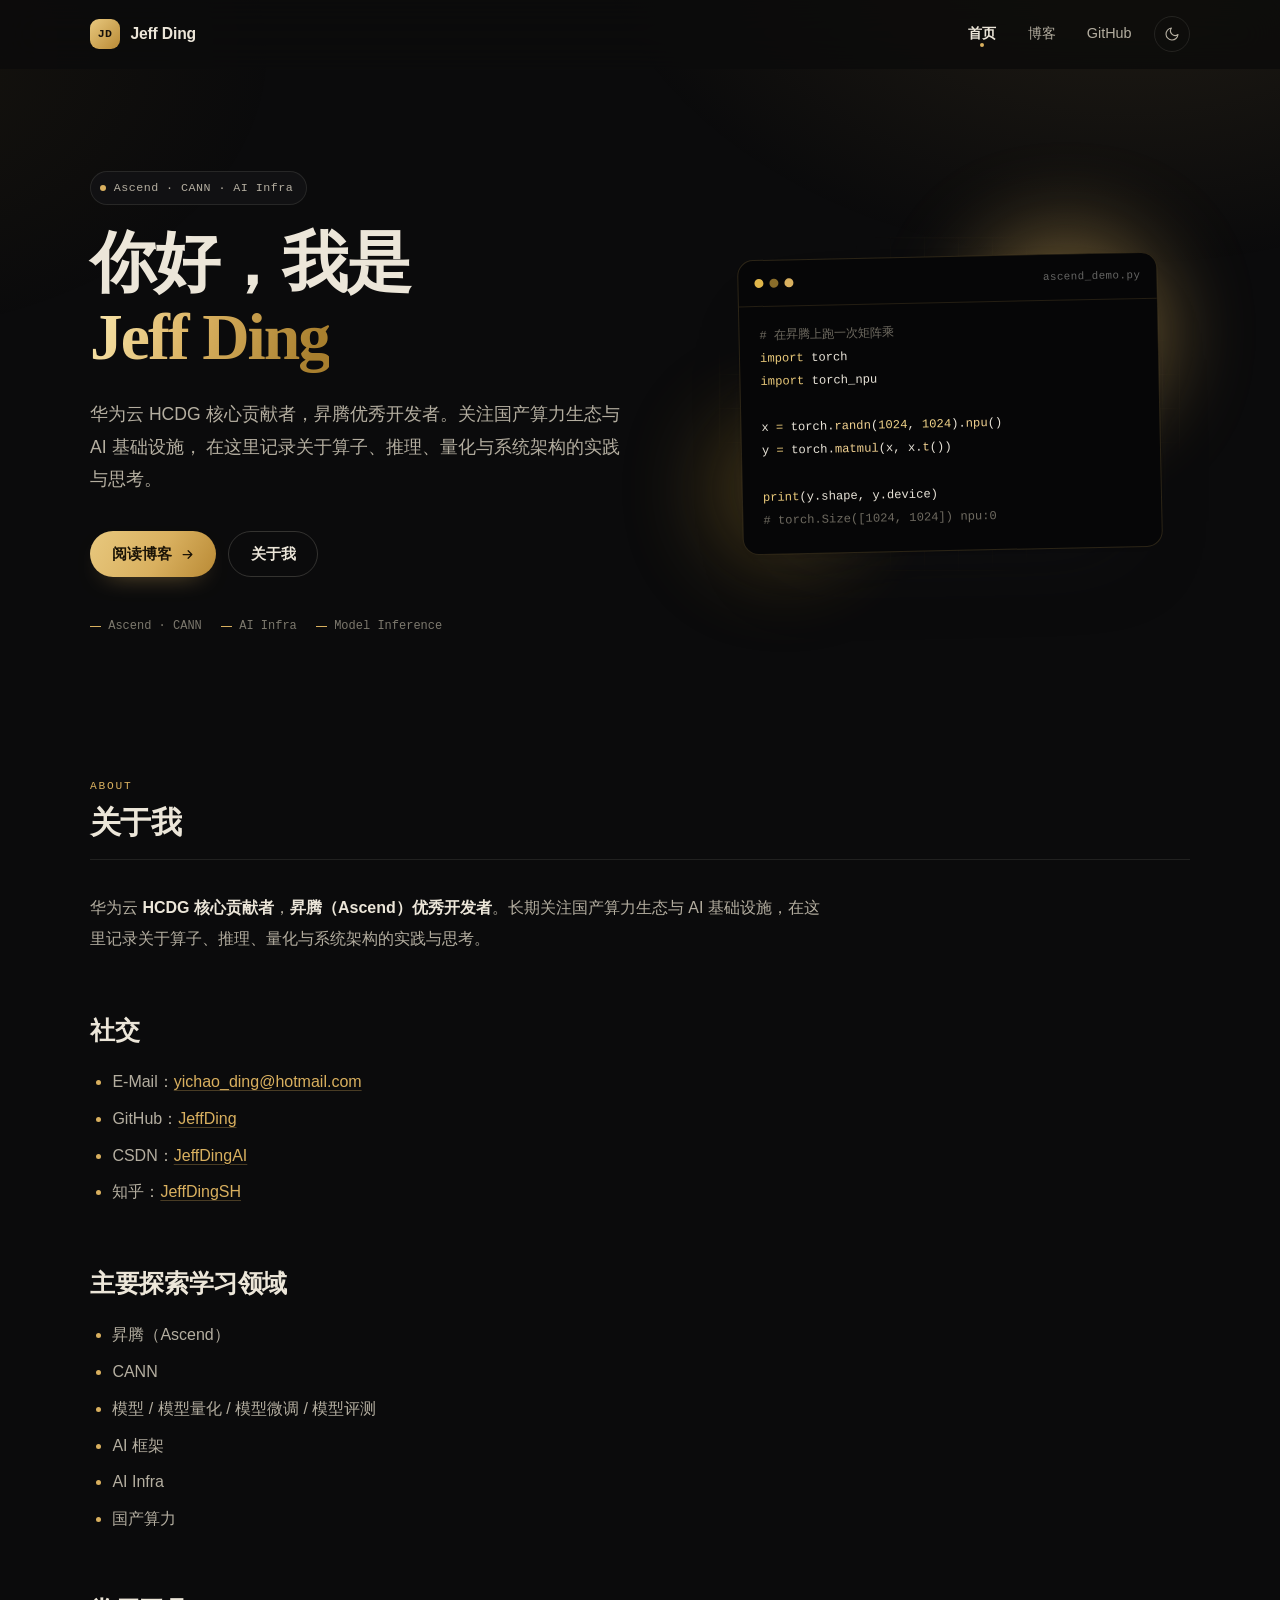
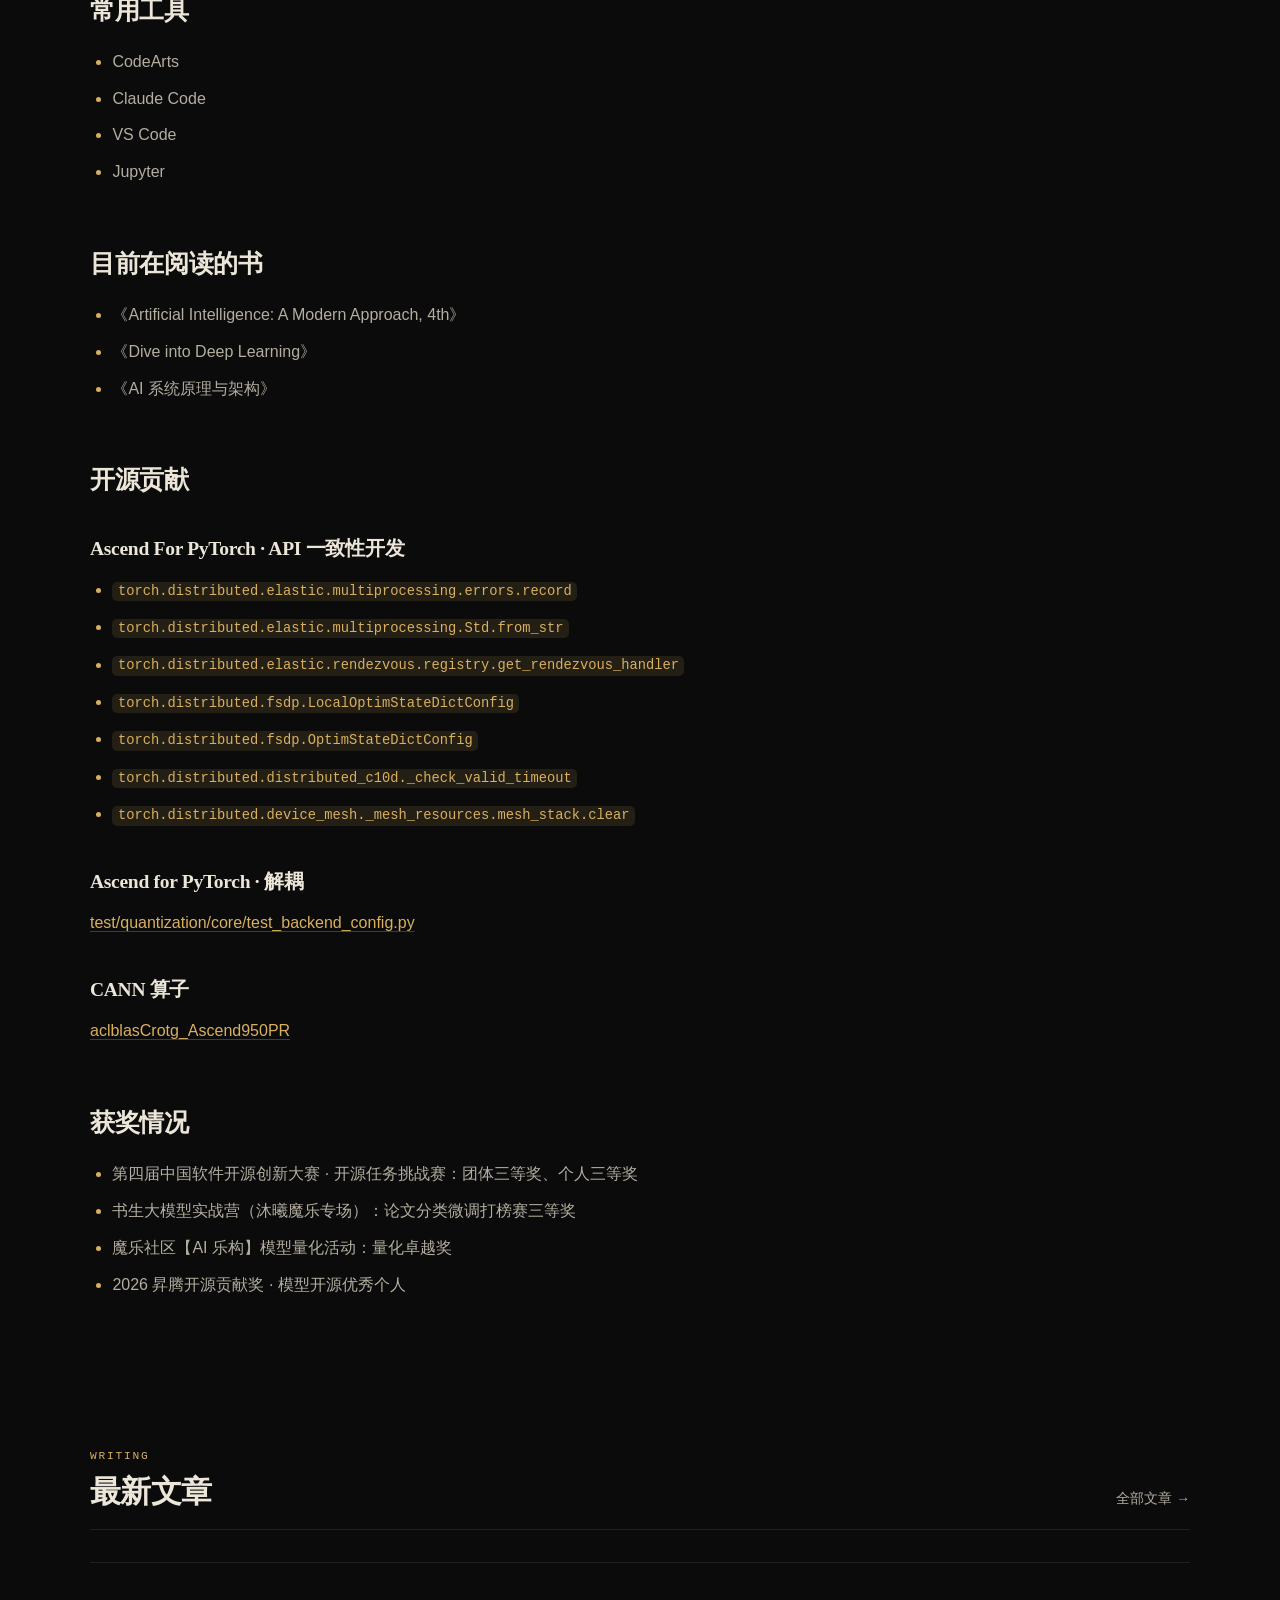
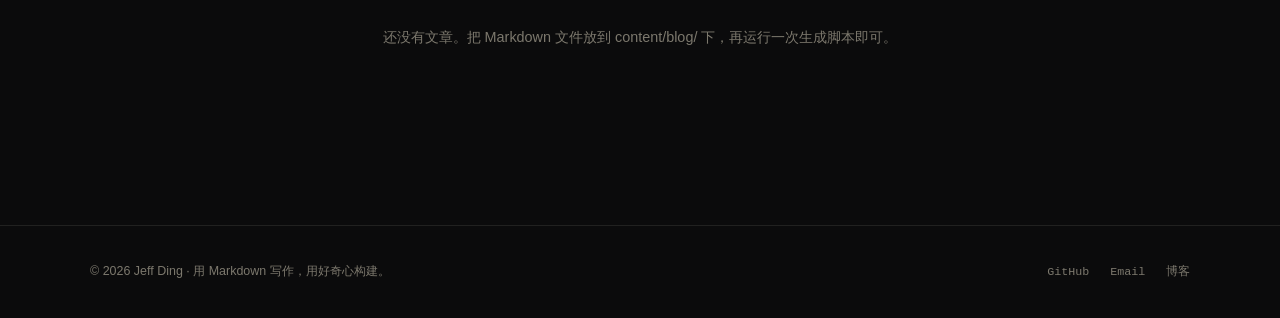
==== index.html @ ad51b4b0 "Initial commit: personal site with black-gold theme, empty blog" ====
<!DOCTYPE html>
<html lang="zh-CN" data-page="home">
<head>
  <meta charset="UTF-8">
  <meta name="viewport" content="width=device-width, initial-scale=1.0">
  <title>Jeff Ding · 个人主页</title>
  <meta name="description" content="Jeff Ding 的个人网站，记录 Ascend、CANN、AI Infra 与模型推理的学习与实践。">
  <meta name="theme-color" content="#0b0b0c">
  <link rel="icon" href="data:image/svg+xml,%3Csvg xmlns='http://www.w3.org/2000/svg' viewBox='0 0 64 64'%3E%3Crect width='64' height='64' rx='14' fill='%23c7000b'/%3E%3Ctext x='32' y='44' font-size='28' font-family='monospace' font-weight='700' text-anchor='middle' fill='white'%3EJD%3C/text%3E%3C/svg%3E">
  <link rel="stylesheet" href="assets/css/style.css">
  <script>
    (function () {
      try {
        var saved = localStorage.getItem("theme");
        var theme = saved || (window.matchMedia("(prefers-color-scheme: dark)").matches ? "dark" : "light");
        document.documentElement.dataset.theme = theme;
      } catch (e) {}
    })();
  </script>
</head>
<body>
  <header class="site-header" id="site-header">
    <div class="wrap header-inner">
      <a class="brand" href="index.html" aria-label="返回首页">
        <span class="brand-mark">JD</span>
        <span class="brand-name">Jeff Ding</span>
      </a>

      <button class="nav-toggle" id="nav-toggle" aria-label="展开导航" aria-expanded="false">
        <span></span><span></span><span></span>
      </button>

      <nav class="nav" id="site-nav">
        <a href="index.html" class="active">首页</a>
        <a href="blog.html">博客</a>
        <a href="https://github.com/JeffDing" target="_blank" rel="noopener">GitHub</a>
        <button class="theme-toggle" id="theme-toggle" aria-label="切换深色模式" title="切换主题">
          <svg class="icon-moon" viewBox="0 0 24 24" fill="none" stroke="currentColor" stroke-width="1.7" stroke-linecap="round" stroke-linejoin="round" aria-hidden="true"><path d="M21 12.8A9 9 0 1 1 11.2 3a7 7 0 0 0 9.8 9.8Z"/></svg>
          <svg class="icon-sun" viewBox="0 0 24 24" fill="none" stroke="currentColor" stroke-width="1.7" stroke-linecap="round" stroke-linejoin="round" aria-hidden="true"><circle cx="12" cy="12" r="4"/><path d="M12 2v2M12 20v2M4.9 4.9l1.4 1.4M17.7 17.7l1.4 1.4M2 12h2M20 12h2M4.9 19.1l1.4-1.4M17.7 6.3l1.4-1.4"/></svg>
        </button>
      </nav>
    </div>
  </header>

  <main>
    <section class="wrap hero">
      <div class="hero-copy">
        <p class="eyebrow"><span class="dot"></span>Ascend · CANN · AI Infra</p>
        <h1>你好，我是<br><span class="grad">Jeff Ding</span></h1>
        <p class="hero-sub">
          华为云 HCDG 核心贡献者，昇腾优秀开发者。关注国产算力生态与 AI 基础设施，
          在这里记录关于算子、推理、量化与系统架构的实践与思考。
        </p>
        <div class="hero-actions">
          <a class="btn btn-primary" href="blog.html">
            阅读博客
            <svg viewBox="0 0 24 24" fill="none" stroke="currentColor" stroke-width="2" stroke-linecap="round" stroke-linejoin="round" aria-hidden="true"><path d="M5 12h14M13 6l6 6-6 6"/></svg>
          </a>
          <a class="btn btn-ghost" href="#about">关于我</a>
        </div>
        <ul class="hero-foot">
          <li>Ascend · CANN</li>
          <li>AI Infra</li>
          <li>Model Inference</li>
        </ul>
      </div>

      <div class="hero-visual" aria-hidden="true">
        <div class="orb orb-1"></div>
        <div class="orb orb-2"></div>
        <div class="code-card">
          <div class="code-bar"><i></i><i></i><i></i><em>ascend_demo.py</em></div>
          <pre><code><span class="tok-c"># 在昇腾上跑一次矩阵乘</span>
<span class="tok-k">import</span> torch
<span class="tok-k">import</span> torch_npu

x <span class="tok-k">=</span> torch.<span class="tok-f">randn</span>(<span class="tok-v">1024</span>, <span class="tok-v">1024</span>).<span class="tok-f">npu</span>()
y <span class="tok-k">=</span> torch.<span class="tok-f">matmul</span>(x, x.<span class="tok-f">t</span>())

<span class="tok-k">print</span>(y.shape, y.device)
<span class="tok-c"># torch.Size([1024, 1024]) npu:0</span></code></pre>
        </div>
      </div>
    </section>

    <section class="wrap section about reveal" id="about">
      <div class="section-head">
        <div>
          <span class="section-kicker">About</span>
          <h2>关于我</h2>
        </div>
      </div>
      <div class="prose" id="about-content">
        <p class="loading">正在加载个人介绍…</p>
      </div>
    </section>

    <section class="wrap section reveal">
      <div class="section-head">
        <div>
          <span class="section-kicker">Writing</span>
          <h2>最新文章</h2>
        </div>
        <a class="section-more" href="blog.html">全部文章 →</a>
      </div>
      <div class="post-list" id="latest-posts">
        <p class="loading">正在加载文章…</p>
      </div>
    </section>
  </main>

  <footer class="site-footer">
    <div class="wrap footer-inner">
      <span>© <span id="year"></span> Jeff Ding · 用 Markdown 写作，用好奇心构建。</span>
      <div class="footer-links">
        <a href="https://github.com/JeffDing" target="_blank" rel="noopener">GitHub</a>
        <a href="mailto:yichao_ding@hotmail.com">Email</a>
        <a href="blog.html">博客</a>
      </div>
    </div>
  </footer>

  <script src="assets/vendor/marked.min.js"></script>
  <script src="assets/vendor/highlight.min.js"></script>
  <script src="assets/js/app.js"></script>
</body>
</html>
---- assets/css/style.css ----
/* =========================================================
   Jeff Ding · Personal Site
   ========================================================= */

:root {
  --bg: #0b0b0c;
  --bg-soft: #101012;
  --surface: #151517;
  --surface-2: #1c1c1f;
  --text: #ece6d9;
  --text-soft: #b4aea0;
  --text-mute: #7c786d;
  --line: rgba(236, 230, 217, 0.1);
  --line-strong: rgba(236, 230, 217, 0.18);
  --accent: #d9b05f;
  --accent-hover: #f2d28c;
  --accent-soft: rgba(217, 176, 95, 0.12);
  --accent-line: rgba(217, 176, 95, 0.3);
  --code-bg: #060607;
  --code-text: #e8e3d8;
  --shadow-sm: 0 1px 2px rgba(22, 22, 26, 0.05);
  --shadow: 0 1px 2px rgba(22, 22, 26, 0.04), 0 18px 40px -24px rgba(22, 22, 26, 0.3);
  --shadow-lg: 0 2px 4px rgba(22, 22, 26, 0.04), 0 40px 80px -40px rgba(22, 22, 26, 0.35);
  --radius-sm: 10px;
  --radius: 18px;
  --radius-lg: 26px;
  --wrap: 1100px;
  --font-sans: -apple-system, BlinkMacSystemFont, "Segoe UI", "PingFang SC",
    "Hiragino Sans GB", "Microsoft YaHei", "Noto Sans SC", sans-serif;
  --font-serif: "Iowan Old Style", "Palatino Linotype", "Songti SC", "Noto Serif SC",
    Georgia, serif;
  --font-mono: "SFMono-Regular", "JetBrains Mono", "Cascadia Code", Consolas,
    "Liberation Mono", Menlo, monospace;
  --ease: cubic-bezier(0.22, 1, 0.36, 1);
}

[data-theme="dark"] {
  --bg: #040405;
  --bg-soft: #09090a;
  --surface: #0e0e10;
  --surface-2: #141416;
  --text: #f2ecdf;
  --text-soft: #c2bca9;
  --text-mute: #878276;
  --line: rgba(242, 236, 223, 0.1);
  --line-strong: rgba(242, 236, 223, 0.18);
  --accent: #e8c87e;
  --accent-hover: #f7dea4;
  --accent-soft: rgba(232, 200, 126, 0.12);
  --accent-line: rgba(232, 200, 126, 0.32);
  --code-bg: #020203;
  --code-text: #f0ead9;
  --shadow-sm: 0 1px 2px rgba(0, 0, 0, 0.4);
  --shadow: 0 1px 2px rgba(0, 0, 0, 0.3), 0 18px 40px -24px rgba(0, 0, 0, 0.7);
  --shadow-lg: 0 2px 4px rgba(0, 0, 0, 0.3), 0 40px 80px -40px rgba(0, 0, 0, 0.8);
}

/* ---------- Reset ---------- */

*,
*::before,
*::after {
  box-sizing: border-box;
}

html {
  scroll-behavior: smooth;
  -webkit-text-size-adjust: 100%;
}

body {
  margin: 0;
  min-height: 100vh;
  background: var(--bg);
  color: var(--text);
  font-family: var(--font-sans);
  font-size: 16px;
  line-height: 1.75;
  -webkit-font-smoothing: antialiased;
  text-rendering: optimizeLegibility;
  transition: background-color 0.35s var(--ease), color 0.35s var(--ease);
}

body::before {
  content: "";
  position: fixed;
  inset: 0;
  z-index: -1;
  pointer-events: none;
  background:
    radial-gradient(55rem 38rem at 88% -12%, var(--accent-soft), transparent 62%),
    radial-gradient(45rem 30rem at -12% 6%, rgba(180, 140, 50, 0.07), transparent 60%);
}

[data-theme="dark"] body::before {
  background:
    radial-gradient(55rem 38rem at 88% -12%, rgba(232, 200, 126, 0.12), transparent 62%),
    radial-gradient(45rem 30rem at -12% 6%, rgba(180, 140, 50, 0.08), transparent 60%);
}

img {
  max-width: 100%;
  height: auto;
}

a {
  color: inherit;
  text-decoration: none;
}

button {
  font: inherit;
  color: inherit;
  background: none;
  border: 0;
  cursor: pointer;
}

::selection {
  background: var(--accent);
  color: #1a1306;
}

.wrap {
  width: min(var(--wrap), calc(100% - 3rem));
  margin-inline: auto;
}

/* ---------- Header ---------- */

.site-header {
  position: sticky;
  top: 0;
  z-index: 50;
  backdrop-filter: saturate(180%) blur(18px);
  -webkit-backdrop-filter: saturate(180%) blur(18px);
  background: color-mix(in srgb, var(--bg) 82%, transparent);
  border-bottom: 1px solid transparent;
  transition: border-color 0.3s, background-color 0.3s;
}

.site-header.is-scrolled {
  border-bottom-color: var(--line);
}

.header-inner {
  display: flex;
  align-items: center;
  justify-content: space-between;
  gap: 1.5rem;
  height: 68px;
}

.brand {
  display: inline-flex;
  align-items: center;
  gap: 0.65rem;
  font-weight: 650;
  letter-spacing: -0.01em;
}

.brand-mark {
  display: grid;
  place-items: center;
  width: 30px;
  height: 30px;
  border-radius: 9px;
  background: linear-gradient(135deg, #e8c87e, #b98a35);
  color: #16110a;
  font-family: var(--font-mono);
  font-size: 0.72rem;
  font-weight: 700;
  letter-spacing: 0.02em;
  transition: transform 0.4s var(--ease), background-color 0.3s;
}

.brand:hover .brand-mark {
  transform: rotate(-8deg) scale(1.06);
  background: linear-gradient(135deg, #f5db9b, #d9b05f);
  color: #16110a;
}

.brand-name {
  font-size: 0.98rem;
}

.nav {
  display: flex;
  align-items: center;
  gap: 0.35rem;
}

.nav a,
.theme-toggle {
  position: relative;
  display: inline-flex;
  align-items: center;
  justify-content: center;
  height: 36px;
  padding: 0 0.8rem;
  border-radius: 999px;
  color: var(--text-soft);
  font-size: 0.9rem;
  transition: color 0.2s, background-color 0.2s;
}

.nav a:hover,
.theme-toggle:hover {
  color: var(--text);
  background: var(--surface-2);
}

.nav a.active {
  color: var(--text);
  font-weight: 600;
}

.nav a.active::after {
  content: "";
  position: absolute;
  bottom: 5px;
  left: 50%;
  width: 4px;
  height: 4px;
  border-radius: 50%;
  background: var(--accent);
  transform: translateX(-50%);
}

.theme-toggle {
  width: 36px;
  padding: 0;
  margin-left: 0.25rem;
  border: 1px solid var(--line);
}

.theme-toggle svg {
  width: 16px;
  height: 16px;
}

.theme-toggle .icon-sun {
  display: none;
}

[data-theme="dark"] .theme-toggle .icon-sun {
  display: block;
}

[data-theme="dark"] .theme-toggle .icon-moon {
  display: none;
}

.nav-toggle {
  display: none;
  width: 38px;
  height: 38px;
  border: 1px solid var(--line);
  border-radius: 10px;
  place-items: center;
}

.nav-toggle span {
  display: block;
  width: 16px;
  height: 1.5px;
  background: var(--text);
  border-radius: 2px;
  transition: transform 0.3s var(--ease), opacity 0.2s;
}

.nav-toggle span + span {
  margin-top: 4px;
}

/* ---------- Hero ---------- */

.hero {
  display: grid;
  grid-template-columns: minmax(0, 1.08fr) minmax(0, 0.92fr);
  align-items: center;
  gap: 3.5rem;
  padding-block: clamp(3.5rem, 8vw, 6.5rem) clamp(3rem, 6vw, 5rem);
}

.eyebrow {
  display: inline-flex;
  align-items: center;
  gap: 0.5rem;
  margin: 0 0 1.4rem;
  padding: 0.35rem 0.8rem 0.35rem 0.55rem;
  border: 1px solid var(--line);
  border-radius: 999px;
  background: color-mix(in srgb, var(--surface) 70%, transparent);
  color: var(--text-soft);
  font-family: var(--font-mono);
  font-size: 0.73rem;
  letter-spacing: 0.04em;
}

.eyebrow .dot {
  position: relative;
  width: 6px;
  height: 6px;
  border-radius: 50%;
  background: var(--accent);
}

.eyebrow .dot::after {
  content: "";
  position: absolute;
  inset: -4px;
  border-radius: 50%;
  border: 1px solid var(--accent);
  opacity: 0;
  animation: pulse 2.4s ease-out infinite;
}

@keyframes pulse {
  0% {
    opacity: 0.7;
    transform: scale(0.6);
  }
  70%,
  100% {
    opacity: 0;
    transform: scale(1.5);
  }
}

.hero h1 {
  margin: 0;
  font-family: var(--font-serif);
  font-size: clamp(2.6rem, 6vw, 4.1rem);
  font-weight: 600;
  line-height: 1.12;
  letter-spacing: -0.03em;
}

.hero h1 .grad {
  background: linear-gradient(110deg, #f7e3a8 5%, #d9b05f 45%, #a87f2e 92%);
  -webkit-background-clip: text;
  background-clip: text;
  color: transparent;
}

.hero-sub {
  max-width: 34rem;
  margin: 1.5rem 0 0;
  color: var(--text-soft);
  font-size: clamp(1rem, 1.4vw, 1.1rem);
  line-height: 1.85;
}

.hero-actions {
  display: flex;
  flex-wrap: wrap;
  gap: 0.75rem;
  margin-top: 2.2rem;
}

.btn {
  display: inline-flex;
  align-items: center;
  gap: 0.5rem;
  height: 46px;
  padding: 0 1.35rem;
  border-radius: 999px;
  font-size: 0.93rem;
  font-weight: 600;
  transition: transform 0.3s var(--ease), background-color 0.25s, box-shadow 0.3s,
    border-color 0.25s;
}

.btn svg {
  width: 15px;
  height: 15px;
  transition: transform 0.3s var(--ease);
}

.btn-primary {
  background: linear-gradient(120deg, #e8c87e, #d9b05f 55%, #b98a35);
  color: #1a1306;
  box-shadow: 0 10px 26px -16px rgba(217, 176, 95, 0.75);
}

.btn-primary:hover {
  background: linear-gradient(120deg, #f7e0a6, #e5c47f 55%, #c79a45);
  color: #1a1306;
  transform: translateY(-2px);
  box-shadow: 0 16px 30px -12px rgba(217, 176, 95, 0.85);
}

.btn-primary:hover svg {
  transform: translateX(3px);
}

.btn-ghost {
  border: 1px solid var(--line-strong);
  color: var(--text);
}

.btn-ghost:hover {
  background: var(--surface);
  border-color: var(--accent-line);
  transform: translateY(-2px);
}

.hero-foot {
  display: flex;
  flex-wrap: wrap;
  gap: 0.4rem 1.2rem;
  margin: 2.4rem 0 0;
  padding: 0;
  list-style: none;
  color: var(--text-mute);
  font-family: var(--font-mono);
  font-size: 0.75rem;
}

.hero-foot li {
  display: inline-flex;
  align-items: center;
  gap: 0.45rem;
}

.hero-foot li::before {
  content: "";
  width: 11px;
  height: 1px;
  background: var(--accent);
}

/* ---------- Hero visual ---------- */

.hero-visual {
  position: relative;
  min-height: 380px;
  display: grid;
  place-items: center;
}

.hero-visual::before {
  content: "";
  position: absolute;
  inset: 6% 2%;
  border-radius: 36px;
  border: 1px solid var(--accent-line);
  background-image: linear-gradient(var(--accent-soft) 1px, transparent 1px),
    linear-gradient(90deg, var(--accent-soft) 1px, transparent 1px);
  background-size: 34px 34px;
  -webkit-mask-image: radial-gradient(ellipse at center, #000 25%, transparent 75%);
  mask-image: radial-gradient(ellipse at center, #000 25%, transparent 75%);
  opacity: 0.75;
}

.orb {
  position: absolute;
  border-radius: 50%;
  filter: blur(46px);
  opacity: 0.55;
  animation: float 12s ease-in-out infinite;
}

.orb-1 {
  width: 190px;
  height: 190px;
  top: 6%;
  right: 6%;
  background: var(--accent);
}

.orb-2 {
  width: 150px;
  height: 150px;
  bottom: 8%;
  left: 0;
  background: #8a6d2a;
  opacity: 0.45;
  animation-delay: -6s;
}

@keyframes float {
  0%,
  100% {
    transform: translate3d(0, 0, 0) scale(1);
  }
  50% {
    transform: translate3d(0, -18px, 0) scale(1.06);
  }
}

.code-card {
  position: relative;
  width: min(100%, 420px);
  border-radius: 16px;
  background: var(--code-bg);
  border: 1px solid rgba(217, 176, 95, 0.18);
  box-shadow: var(--shadow-lg);
  overflow: hidden;
  transform: rotate(-1.2deg);
  transition: transform 0.6s var(--ease);
}

.code-card:hover {
  transform: rotate(0deg) translateY(-4px);
}

.code-bar {
  display: flex;
  align-items: center;
  gap: 6px;
  padding: 0.8rem 1rem;
  border-bottom: 1px solid rgba(217, 176, 95, 0.14);
}

.code-bar i {
  width: 9px;
  height: 9px;
  border-radius: 50%;
  background: rgba(232, 230, 226, 0.14);
}

.code-bar i:first-child {
  background: #e0b64a;
}

.code-bar i:nth-child(2) {
  background: #8a6d2a;
}

.code-bar i:nth-child(3) {
  background: #d9b05f;
}

.code-bar em {
  margin-left: auto;
  color: rgba(232, 230, 226, 0.42);
  font-family: var(--font-mono);
  font-size: 0.68rem;
  font-style: normal;
  letter-spacing: 0.04em;
}

.code-card pre {
  margin: 0;
  padding: 1.15rem 1.25rem 1.35rem;
  overflow-x: auto;
  color: var(--code-text);
  font-family: var(--font-mono);
  font-size: 0.76rem;
  line-height: 1.9;
  tab-size: 4;
}

.tok-c {
  color: #6e6a60;
}

.tok-k {
  color: #e9c97a;
}

.tok-s {
  color: #d8b153;
}

.tok-f {
  color: #f0d090;
}

.tok-v {
  color: #f2d58a;
}

/* ---------- Sections ---------- */

.section {
  padding-block: clamp(2.5rem, 5vw, 4rem);
}

.section-head {
  display: flex;
  align-items: flex-end;
  justify-content: space-between;
  gap: 1rem;
  margin-bottom: 2rem;
  padding-bottom: 1.1rem;
  border-bottom: 1px solid var(--line);
}

.section-kicker {
  display: block;
  margin-bottom: 0.35rem;
  color: var(--accent);
  font-family: var(--font-mono);
  font-size: 0.7rem;
  letter-spacing: 0.16em;
  text-transform: uppercase;
}

.section-head h2 {
  margin: 0;
  font-family: var(--font-serif);
  font-size: clamp(1.5rem, 2.6vw, 1.95rem);
  font-weight: 600;
  letter-spacing: -0.02em;
  line-height: 1.25;
}

.section-more {
  flex-shrink: 0;
  color: var(--text-soft);
  font-size: 0.86rem;
  transition: color 0.2s, transform 0.3s var(--ease);
}

.section-more:hover {
  color: var(--accent);
  transform: translateX(3px);
}

/* ---------- About / prose ---------- */

.about {
  scroll-margin-top: 90px;
}

.about .prose {
  max-width: 46rem;
}

.prose {
  color: var(--text-soft);
  font-size: 1rem;
  line-height: 1.95;
}

.prose > :first-child {
  margin-top: 0;
}

.prose h2,
.prose h3,
.prose h4 {
  color: var(--text);
  font-family: var(--font-serif);
  font-weight: 600;
  letter-spacing: -0.015em;
  line-height: 1.35;
}

.prose h2 {
  margin: 2.4em 0 0.75em;
  font-size: 1.55rem;
}

.prose h3 {
  margin: 2em 0 0.6em;
  font-size: 1.22rem;
}

.prose h4 {
  margin: 1.8em 0 0.5em;
  font-size: 1.05rem;
}

.prose p {
  margin: 0 0 1.15em;
}

.prose a {
  color: var(--accent);
  text-decoration: underline;
  text-decoration-thickness: 1px;
  text-underline-offset: 3px;
  text-decoration-color: var(--accent-line);
  transition: text-decoration-color 0.2s;
}

.prose a:hover {
  text-decoration-color: var(--accent);
}

.prose strong {
  color: var(--text);
  font-weight: 650;
}

.prose ul,
.prose ol {
  margin: 0 0 1.2em;
  padding-left: 1.4em;
}

.prose li {
  margin: 0.35em 0;
}

.prose li::marker {
  color: var(--accent);
}

.prose blockquote {
  margin: 1.6em 0;
  padding: 0.2em 0 0.2em 1.2em;
  border-left: 3px solid var(--accent);
  color: var(--text-soft);
  font-style: italic;
}

.prose blockquote p:last-child {
  margin-bottom: 0;
}

.prose hr {
  margin: 2.6em 0;
  border: 0;
  height: 1px;
  background: var(--line);
}

.prose code {
  padding: 0.16em 0.4em;
  border-radius: 5px;
  background: var(--accent-soft);
  color: var(--accent);
  font-family: var(--font-mono);
  font-size: 0.86em;
}

.prose pre {
  position: relative;
  margin: 1.6em 0;
  padding: 1.25rem 1.3rem;
  border-radius: var(--radius-sm);
  background: var(--code-bg);
  border: 1px solid rgba(217, 176, 95, 0.14);
  overflow-x: auto;
  line-height: 1.75;
}

.prose pre code {
  padding: 0;
  background: none;
  color: var(--code-text);
  font-size: 0.825rem;
}

.prose pre code.hljs {
  padding: 0;
  background: transparent;
  overflow: visible;
  color: var(--code-text);
}

.prose pre code.hljs .hljs-keyword,
.prose pre code.hljs .hljs-selector-tag,
.prose pre code.hljs .hljs-built_in,
.prose pre code.hljs .hljs-name,
.prose pre code.hljs .hljs-tag,
.prose pre code.hljs .hljs-literal,
.prose pre code.hljs .hljs-type {
  color: #e9c97a;
}

.prose pre code.hljs .hljs-string,
.prose pre code.hljs .hljs-attr,
.prose pre code.hljs .hljs-template-tag,
.prose pre code.hljs .hljs-template-variable,
.prose pre code.hljs .hljs-char,
.prose pre code.hljs .hljs-regexp,
.prose pre code.hljs .hljs-addition {
  color: #d8b153;
}

.prose pre code.hljs .hljs-comment,
.prose pre code.hljs .hljs-quote {
  color: #6e6a60;
  font-style: italic;
}

.prose pre code.hljs .hljs-number,
.prose pre code.hljs .hljs-symbol,
.prose pre code.hljs .hljs-bullet {
  color: #f0d090;
}

.prose pre code.hljs .hljs-title,
.prose pre code.hljs .hljs-title.function_,
.prose pre code.hljs .hljs-section,
.prose pre code.hljs .hljs-title.class_ {
  color: #f4d79a;
}

.prose pre code.hljs .hljs-variable,
.prose pre code.hljs .hljs-property,
.prose pre code.hljs .hljs-params,
.prose pre code.hljs .hljs-attribute {
  color: #e6c070;
}

.prose pre code.hljs .hljs-meta,
.prose pre code.hljs .hljs-link {
  color: #b99a5e;
}

.prose pre code.hljs .hljs-deletion {
  color: #b06a3a;
}

.prose pre .copy-btn {
  position: absolute;
  top: 0.6rem;
  right: 0.6rem;
  padding: 0.25rem 0.6rem;
  border-radius: 6px;
  background: rgba(217, 176, 95, 0.12);
  color: rgba(232, 230, 226, 0.7);
  font-family: var(--font-mono);
  font-size: 0.66rem;
  opacity: 0;
  transition: opacity 0.2s, background-color 0.2s, color 0.2s;
}

.prose pre:hover .copy-btn,
.prose pre .copy-btn:focus-visible {
  opacity: 1;
}

.prose pre .copy-btn:hover {
  background: rgba(217, 176, 95, 0.24);
  color: #f5db9b;
}

.prose pre .copy-btn.is-done {
  color: #f5db9b;
}

[data-theme="dark"] .prose pre {
  border-color: var(--line);
}

.prose img {
  display: block;
  margin: 1.8em auto;
  border-radius: var(--radius-sm);
  box-shadow: var(--shadow);
}

.prose table {
  width: 100%;
  margin: 1.6em 0;
  border-collapse: collapse;
  font-size: 0.9rem;
}

.prose th,
.prose td {
  padding: 0.6rem 0.8rem;
  border: 1px solid var(--line);
  text-align: left;
}

.prose th {
  background: var(--surface-2);
  color: var(--text);
  font-weight: 600;
}

.prose input[type="checkbox"] {
  accent-color: var(--accent);
  margin-right: 0.4em;
}

/* ---------- Post list ---------- */

.post-list {
  display: flex;
  flex-direction: column;
  border-top: 1px solid var(--line);
}

.post-card-main {
  min-width: 0;
}

.post-card {
  position: relative;
  display: flex;
  align-items: flex-start;
  justify-content: space-between;
  gap: 2rem;
  padding: 1.55rem 0.9rem 1.55rem 0;
  border-bottom: 1px solid var(--line);
  transition: padding-left 0.4s var(--ease), background-color 0.3s;
}

.post-card::before {
  content: "";
  position: absolute;
  left: 0;
  top: 50%;
  width: 3px;
  height: 0;
  border-radius: 2px;
  background: var(--accent);
  transform: translateY(-50%);
  transition: height 0.35s var(--ease);
}

.post-card:hover {
  padding-left: 1.1rem;
  background: linear-gradient(90deg, var(--accent-soft), transparent 65%);
}

.post-card:hover::before {
  height: 58%;
}

.post-card time {
  display: block;
  margin-bottom: 0.4rem;
  color: var(--text-mute);
  font-family: var(--font-mono);
  font-size: 0.72rem;
  letter-spacing: 0.06em;
}

.post-card h3 {
  margin: 0;
  color: var(--text);
  font-family: var(--font-serif);
  font-size: clamp(1.08rem, 2vw, 1.28rem);
  font-weight: 600;
  line-height: 1.45;
  letter-spacing: -0.015em;
  transition: color 0.2s;
}

.post-card:hover h3 {
  color: var(--accent);
}

.post-card p {
  max-width: 46rem;
  margin: 0.45rem 0 0;
  color: var(--text-soft);
  font-size: 0.885rem;
  line-height: 1.75;
  display: -webkit-box;
  -webkit-line-clamp: 2;
  -webkit-box-orient: vertical;
  overflow: hidden;
}

.post-side {
  display: flex;
  align-items: center;
  gap: 1rem;
  flex-shrink: 0;
  padding-top: 1.55rem;
  color: var(--text-mute);
  font-family: var(--font-mono);
  font-size: 0.7rem;
}

.post-side .arrow {
  display: grid;
  place-items: center;
  width: 30px;
  height: 30px;
  border: 1px solid var(--line);
  border-radius: 50%;
  transition: background-color 0.3s, color 0.3s, border-color 0.3s, transform 0.4s var(--ease);
}

.post-side .arrow svg {
  width: 13px;
  height: 13px;
}

.post-card:hover .arrow {
  background: var(--accent);
  border-color: var(--accent);
  color: #fff;
  transform: translateX(3px);
}

.list-empty {
  padding: 3rem 0;
  color: var(--text-mute);
  font-size: 0.9rem;
  text-align: center;
}

/* ---------- Blog page ---------- */

.page-head {
  padding-block: clamp(2.8rem, 6vw, 4.5rem) 2rem;
}

.page-head h1 {
  margin: 0;
  font-family: var(--font-serif);
  font-size: clamp(2.4rem, 5.5vw, 3.4rem);
  font-weight: 600;
  letter-spacing: -0.03em;
  line-height: 1.15;
}

.page-head p {
  max-width: 38rem;
  margin: 1rem 0 0;
  color: var(--text-soft);
  font-size: 1rem;
  line-height: 1.85;
}

.list-toolbar {
  display: flex;
  align-items: center;
  justify-content: space-between;
  gap: 1rem;
  margin-bottom: 1.2rem;
}

.search-box {
  position: relative;
  flex: 1;
  max-width: 340px;
}

.search-box svg {
  position: absolute;
  top: 50%;
  left: 0.9rem;
  width: 15px;
  height: 15px;
  color: var(--text-mute);
  transform: translateY(-50%);
  pointer-events: none;
}

.search-box input {
  width: 100%;
  height: 40px;
  padding: 0 0.9rem 0 2.4rem;
  border: 1px solid var(--line-strong);
  border-radius: 999px;
  background: var(--surface);
  color: var(--text);
  font: inherit;
  font-size: 0.86rem;
  outline: none;
  transition: border-color 0.2s, box-shadow 0.2s, background-color 0.3s;
}

.search-box input::placeholder {
  color: var(--text-mute);
}

.search-box input:focus {
  border-color: var(--accent-line);
  box-shadow: 0 0 0 4px var(--accent-soft);
}

.list-count {
  color: var(--text-mute);
  font-family: var(--font-mono);
  font-size: 0.72rem;
  white-space: nowrap;
}

/* ---------- Article ---------- */

.progress-bar {
  position: fixed;
  top: 0;
  left: 0;
  z-index: 60;
  width: 0;
  height: 2px;
  background: var(--accent);
  transition: width 0.1s linear;
}

.article {
  max-width: 47rem;
  margin-inline: auto;
  padding-block: clamp(2.5rem, 5vw, 4rem) 3rem;
}

.back-link {
  display: inline-flex;
  align-items: center;
  gap: 0.45rem;
  margin-bottom: 1.8rem;
  color: var(--text-mute);
  font-family: var(--font-mono);
  font-size: 0.76rem;
  transition: color 0.2s, transform 0.3s var(--ease);
}

.back-link svg {
  width: 14px;
  height: 14px;
}

.back-link:hover {
  color: var(--accent);
  transform: translateX(-3px);
}

.article h1 {
  margin: 0;
  font-family: var(--font-serif);
  font-size: clamp(1.9rem, 4.5vw, 2.75rem);
  font-weight: 600;
  line-height: 1.32;
  letter-spacing: -0.025em;
}

.article-meta {
  display: flex;
  flex-wrap: wrap;
  align-items: center;
  gap: 0.55rem 1rem;
  margin-top: 1.2rem;
  padding-bottom: 1.8rem;
  border-bottom: 1px solid var(--line);
  color: var(--text-mute);
  font-family: var(--font-mono);
  font-size: 0.73rem;
  letter-spacing: 0.03em;
}

.article-meta span {
  display: inline-flex;
  align-items: center;
  gap: 0.4rem;
}

.article-meta span + span::before {
  content: "·";
  margin-right: 0.6rem;
  color: var(--line-strong);
}

.article-body {
  margin-top: 2rem;
  font-size: 1.02rem;
}

.article-body.prose {
  color: var(--text-soft);
}

.article-body.prose h2,
.article-body.prose h3 {
  color: var(--text);
}

.article-nav {
  display: grid;
  grid-template-columns: repeat(2, minmax(0, 1fr));
  gap: 1rem;
  margin-top: 4rem;
  padding-top: 2rem;
  border-top: 1px solid var(--line);
}

.article-nav a {
  display: block;
  padding: 1.1rem 1.2rem;
  border: 1px solid var(--line);
  border-radius: var(--radius-sm);
  transition: border-color 0.25s, background-color 0.25s, transform 0.3s var(--ease);
}

.article-nav a:hover {
  border-color: var(--accent-line);
  background: var(--surface);
  transform: translateY(-2px);
}

.article-nav .dir {
  display: block;
  margin-bottom: 0.35rem;
  color: var(--text-mute);
  font-family: var(--font-mono);
  font-size: 0.66rem;
  letter-spacing: 0.1em;
  text-transform: uppercase;
}

.article-nav .title {
  color: var(--text);
  font-size: 0.9rem;
  font-weight: 600;
  line-height: 1.5;
}

.article-nav .next {
  text-align: right;
}

.article-nav .placeholder {
  visibility: hidden;
}

/* ---------- Footer ---------- */

.site-footer {
  margin-top: 3rem;
  border-top: 1px solid var(--line);
}

.footer-inner {
  display: flex;
  flex-wrap: wrap;
  align-items: center;
  justify-content: space-between;
  gap: 1rem;
  padding-block: 2.2rem;
  color: var(--text-mute);
  font-size: 0.78rem;
}

.footer-links {
  display: flex;
  gap: 1.3rem;
  font-family: var(--font-mono);
  font-size: 0.73rem;
}

.footer-links a {
  transition: color 0.2s;
}

.footer-links a:hover {
  color: var(--accent);
}

/* ---------- Loading / error ---------- */

.loading {
  display: inline-flex;
  align-items: center;
  gap: 0.5rem;
  color: var(--text-mute);
  font-size: 0.88rem;
}

.loading::before {
  content: "";
  width: 12px;
  height: 12px;
  border: 2px solid var(--line-strong);
  border-top-color: var(--accent);
  border-radius: 50%;
  animation: spin 0.8s linear infinite;
}

@keyframes spin {
  to {
    transform: rotate(360deg);
  }
}

.error-msg {
  padding: 1rem 1.2rem;
  border: 1px solid var(--accent-line);
  border-radius: var(--radius-sm);
  background: var(--accent-soft);
  color: var(--text-soft);
  font-size: 0.88rem;
}

.error-msg code {
  color: var(--accent);
  font-family: var(--font-mono);
  font-size: 0.85em;
}

/* ---------- Reveal ---------- */

.reveal {
  opacity: 0;
  transform: translateY(18px);
  transition: opacity 0.7s var(--ease), transform 0.7s var(--ease);
}

.reveal.is-visible {
  opacity: 1;
  transform: none;
}

@media (prefers-reduced-motion: reduce) {
  html {
    scroll-behavior: auto;
  }

  *,
  *::before,
  *::after {
    animation-duration: 0.001ms !important;
    animation-iteration-count: 1 !important;
    transition-duration: 0.001ms !important;
  }

  .reveal {
    opacity: 1;
    transform: none;
  }
}

/* ---------- Responsive ---------- */

@media (max-width: 900px) {
  .hero {
    grid-template-columns: 1fr;
    gap: 3rem;
  }

  .hero-visual {
    min-height: 300px;
    order: -1;
  }

  .hero-visual::before {
    inset: 0 8%;
  }

  .code-card {
    width: min(100%, 440px);
  }

  .hero-foot {
    display: none;
  }
}

@media (max-width: 720px) {
  .wrap {
    width: calc(100% - 2.2rem);
  }

  .header-inner {
    height: 62px;
  }

  .nav-toggle {
    display: grid;
  }

  .nav {
    position: absolute;
    top: calc(100% + 0.5rem);
    right: 1.1rem;
    left: 1.1rem;
    flex-direction: column;
    align-items: stretch;
    gap: 0.2rem;
    padding: 0.6rem;
    border: 1px solid var(--line);
    border-radius: var(--radius);
    background: var(--surface);
    box-shadow: var(--shadow);
    opacity: 0;
    visibility: hidden;
    transform: translateY(-8px);
    transition: opacity 0.25s, transform 0.25s var(--ease), visibility 0.25s;
  }

  .nav.is-open {
    opacity: 1;
    visibility: visible;
    transform: none;
  }

  .nav a,
  .theme-toggle {
    justify-content: flex-start;
    height: 42px;
    border-radius: 10px;
    padding-inline: 0.9rem;
  }

  .nav a.active::after {
    display: none;
  }

  .nav a.active {
    background: var(--accent-soft);
    color: var(--accent);
  }

  .theme-toggle {
    width: 100%;
    border: 0;
    margin-left: 0;
    gap: 0.5rem;
  }

  .theme-toggle::after {
    content: "切换主题";
    font-size: 0.9rem;
  }

  .site-header {
    position: sticky;
  }

  .post-card {
    gap: 1rem;
  }

  .post-side {
    padding-top: 1.5rem;
  }

  .post-side .read-time {
    display: none;
  }

  .article-nav {
    grid-template-columns: 1fr;
  }

  .article-nav .placeholder {
    display: none;
  }

  .article-nav .next {
    text-align: left;
  }
}

@media (max-width: 640px) {
  .prose table {
    display: block;
    overflow-x: auto;
    white-space: nowrap;
    -webkit-overflow-scrolling: touch;
  }
}

@media (max-width: 480px) {
  body {
    font-size: 15px;
  }

  .hero h1 {
    font-size: 2.35rem;
  }

  .code-card {
    transform: none;
  }

  .orb-1 {
    width: 140px;
    height: 140px;
  }

  .orb-2 {
    width: 110px;
    height: 110px;
  }

  .footer-inner {
    flex-direction: column;
    align-items: flex-start;
  }
}
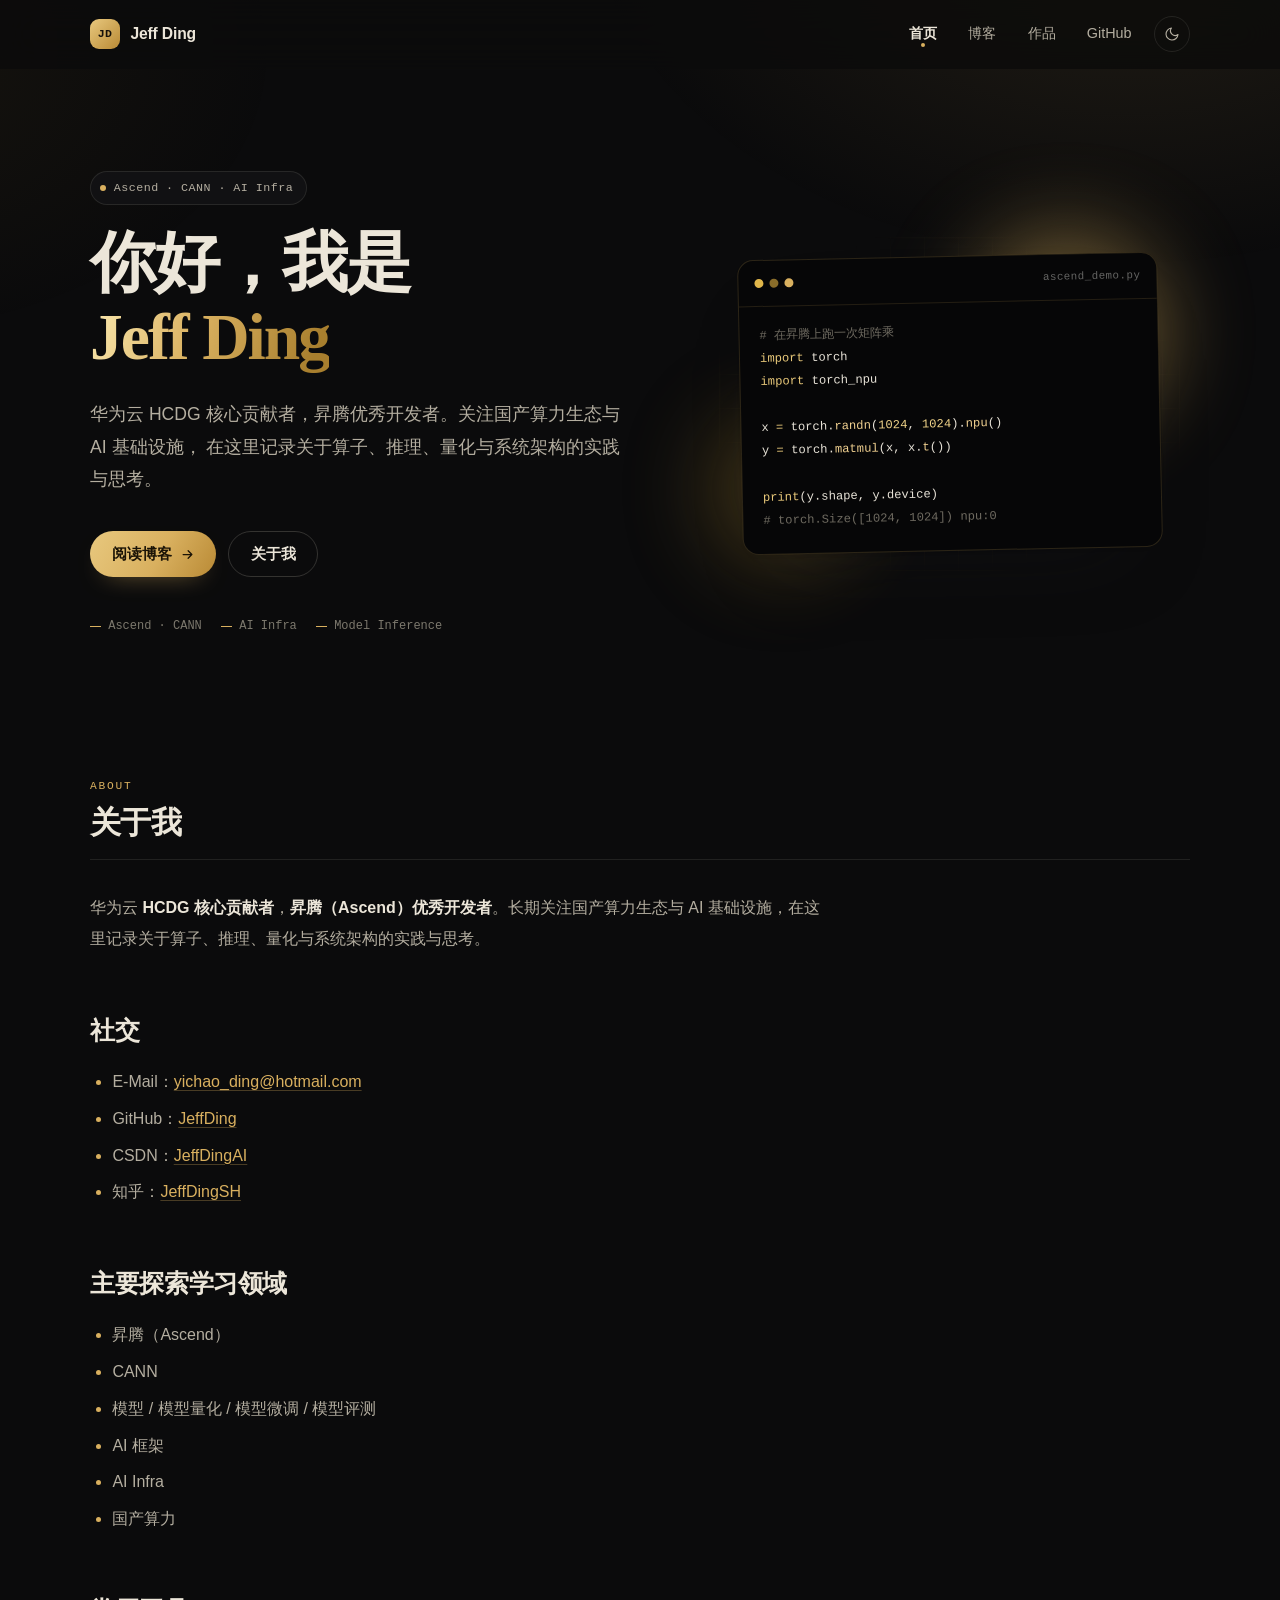
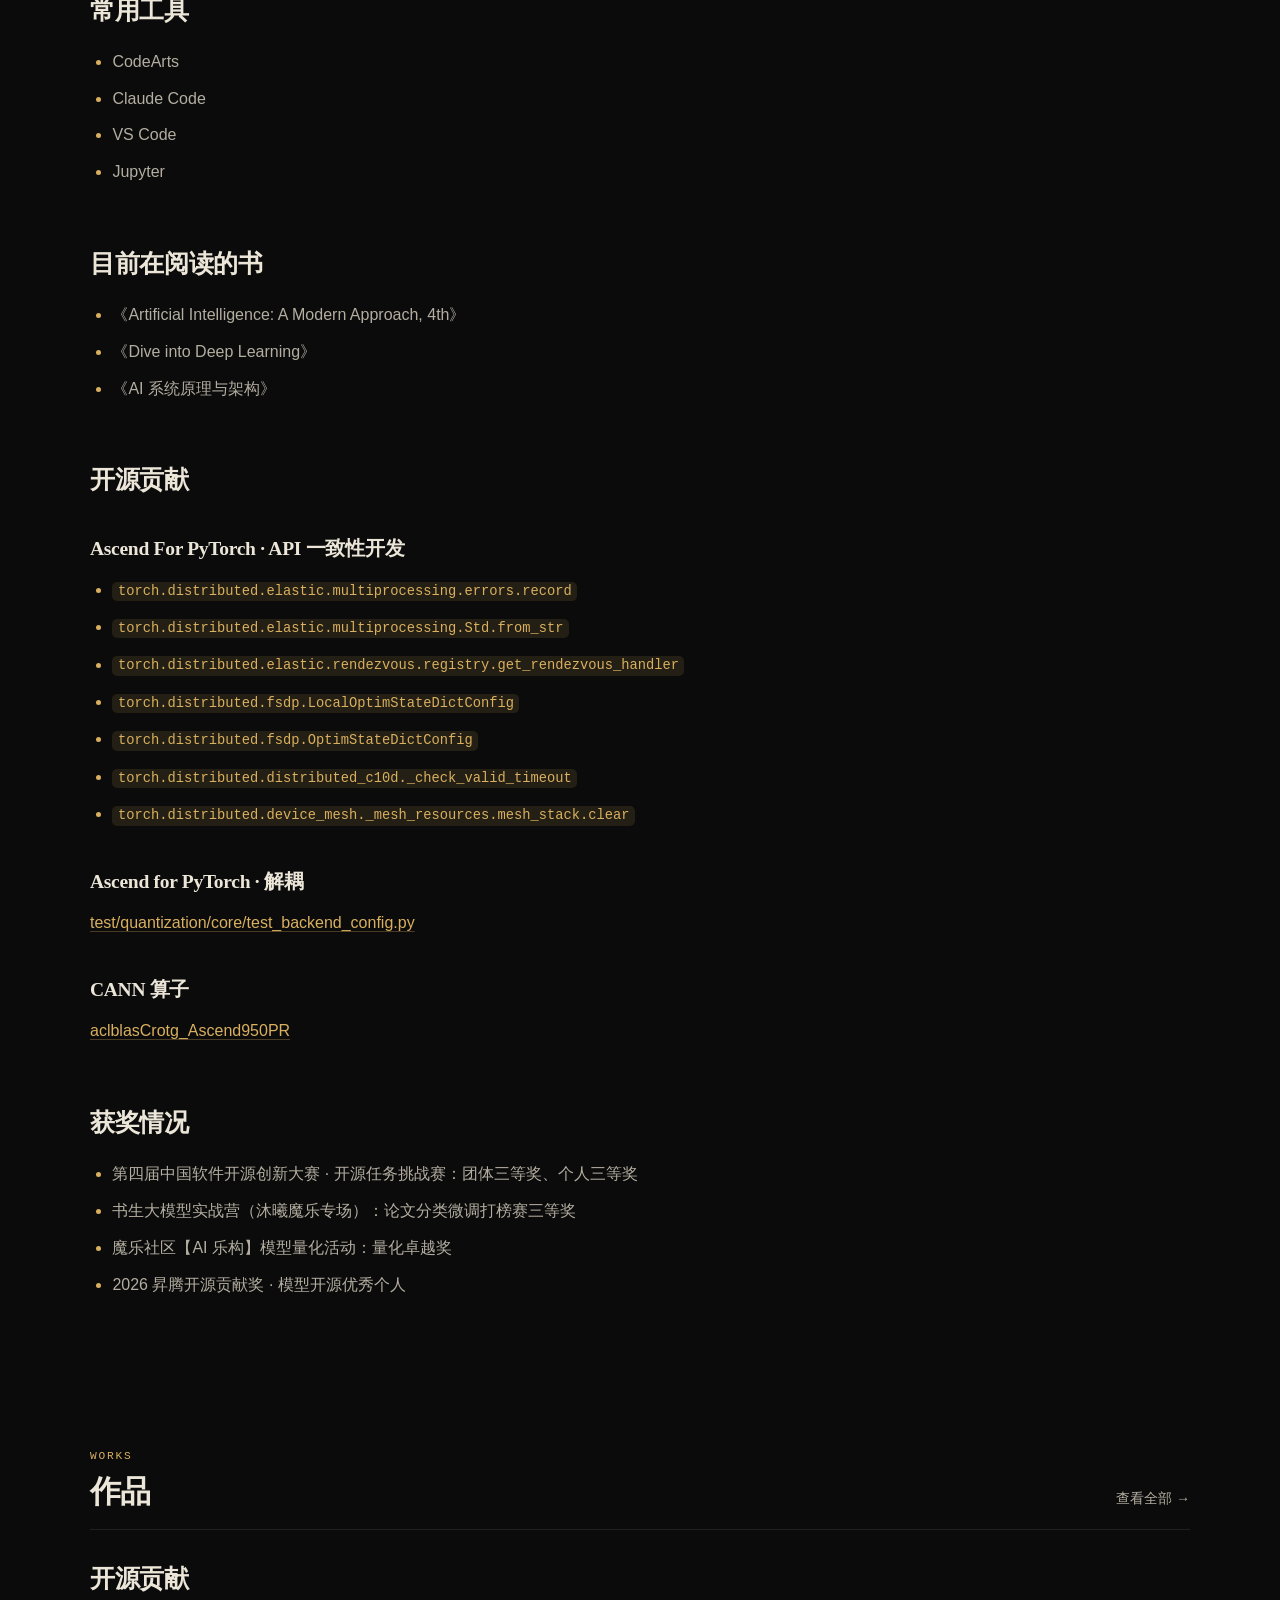
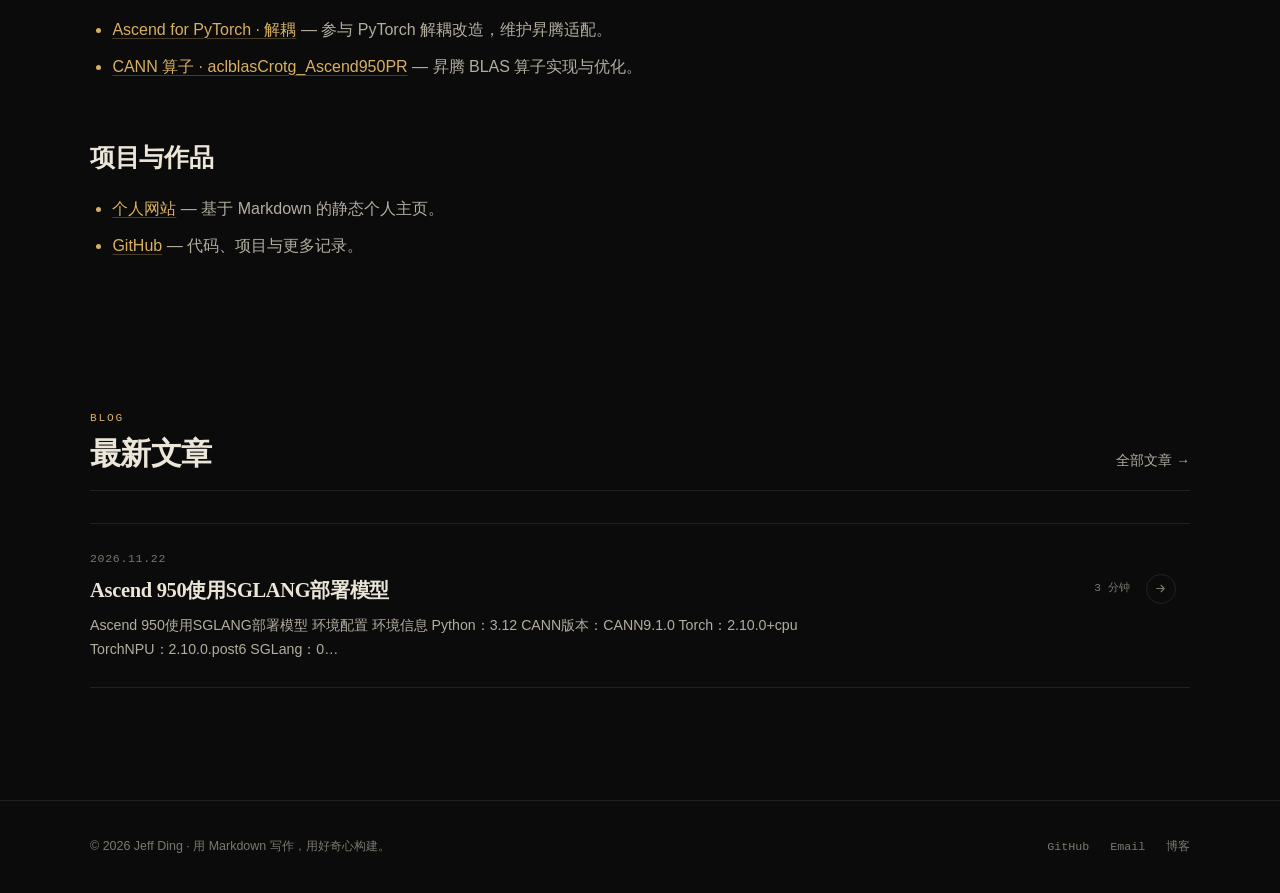
==== commit 823deeab: "feat: 修复博客索引自动化，Writing 改为 Blog，新增作品页" ====
--- a/index.html
+++ b/index.html
@@ -33,6 +33,7 @@
       <nav class="nav" id="site-nav">
         <a href="index.html" class="active">首页</a>
         <a href="blog.html">博客</a>
+        <a href="works.html">作品</a>
         <a href="https://github.com/JeffDing" target="_blank" rel="noopener">GitHub</a>
         <button class="theme-toggle" id="theme-toggle" aria-label="切换深色模式" title="切换主题">
           <svg class="icon-moon" viewBox="0 0 24 24" fill="none" stroke="currentColor" stroke-width="1.7" stroke-linecap="round" stroke-linejoin="round" aria-hidden="true"><path d="M21 12.8A9 9 0 1 1 11.2 3a7 7 0 0 0 9.8 9.8Z"/></svg>
@@ -95,10 +96,23 @@
       </div>
     </section>
 
+    <section class="wrap section works reveal" id="works">
+      <div class="section-head">
+        <div>
+          <span class="section-kicker">Works</span>
+          <h2>作品</h2>
+        </div>
+        <a class="section-more" href="works.html">查看全部 →</a>
+      </div>
+      <div class="prose" id="home-works">
+        <p class="loading">正在加载作品…</p>
+      </div>
+    </section>
+
     <section class="wrap section reveal">
       <div class="section-head">
         <div>
-          <span class="section-kicker">Writing</span>
+          <span class="section-kicker">Blog</span>
           <h2>最新文章</h2>
         </div>
         <a class="section-more" href="blog.html">全部文章 →</a>
--- a/assets/css/style.css
+++ b/assets/css/style.css
@@ -630,6 +630,10 @@
   max-width: 46rem;
 }
 
+.works .prose {
+  max-width: 46rem;
+}
+
 .prose {
   color: var(--text-soft);
   font-size: 1rem;
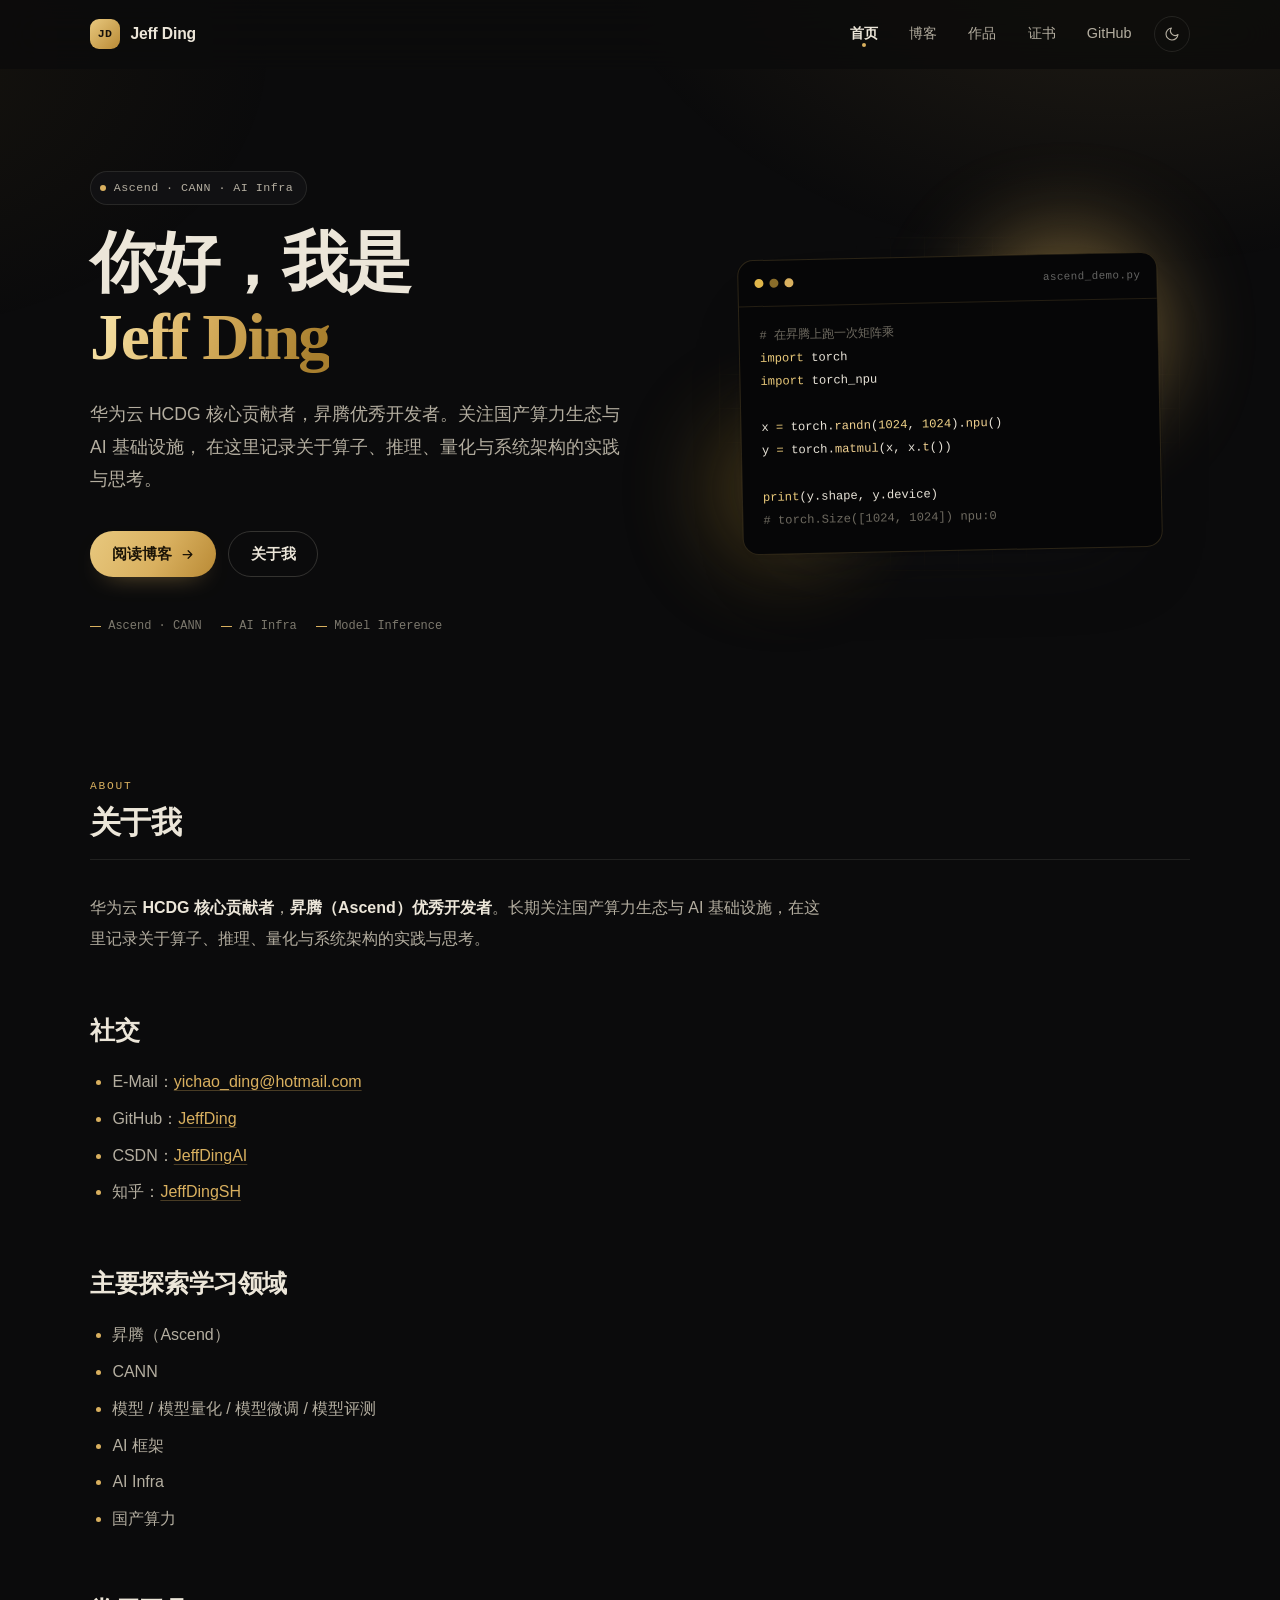
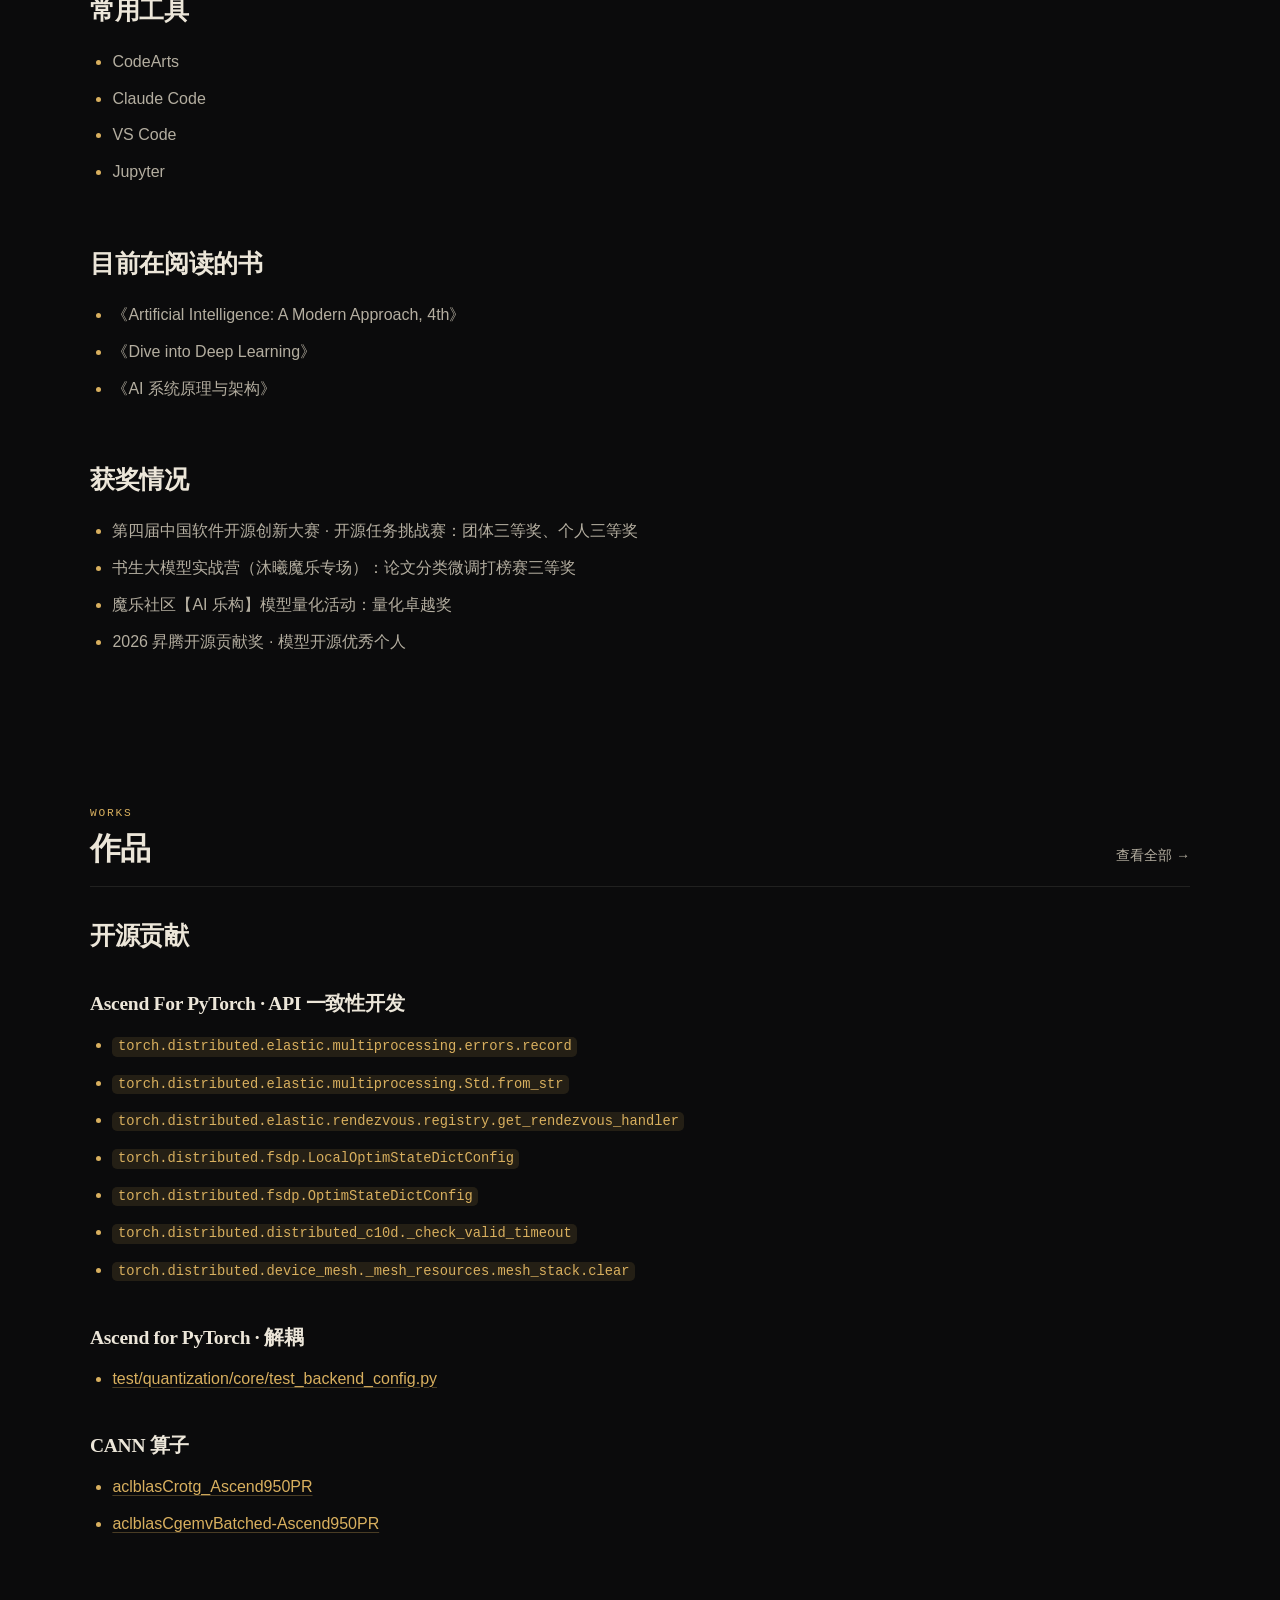
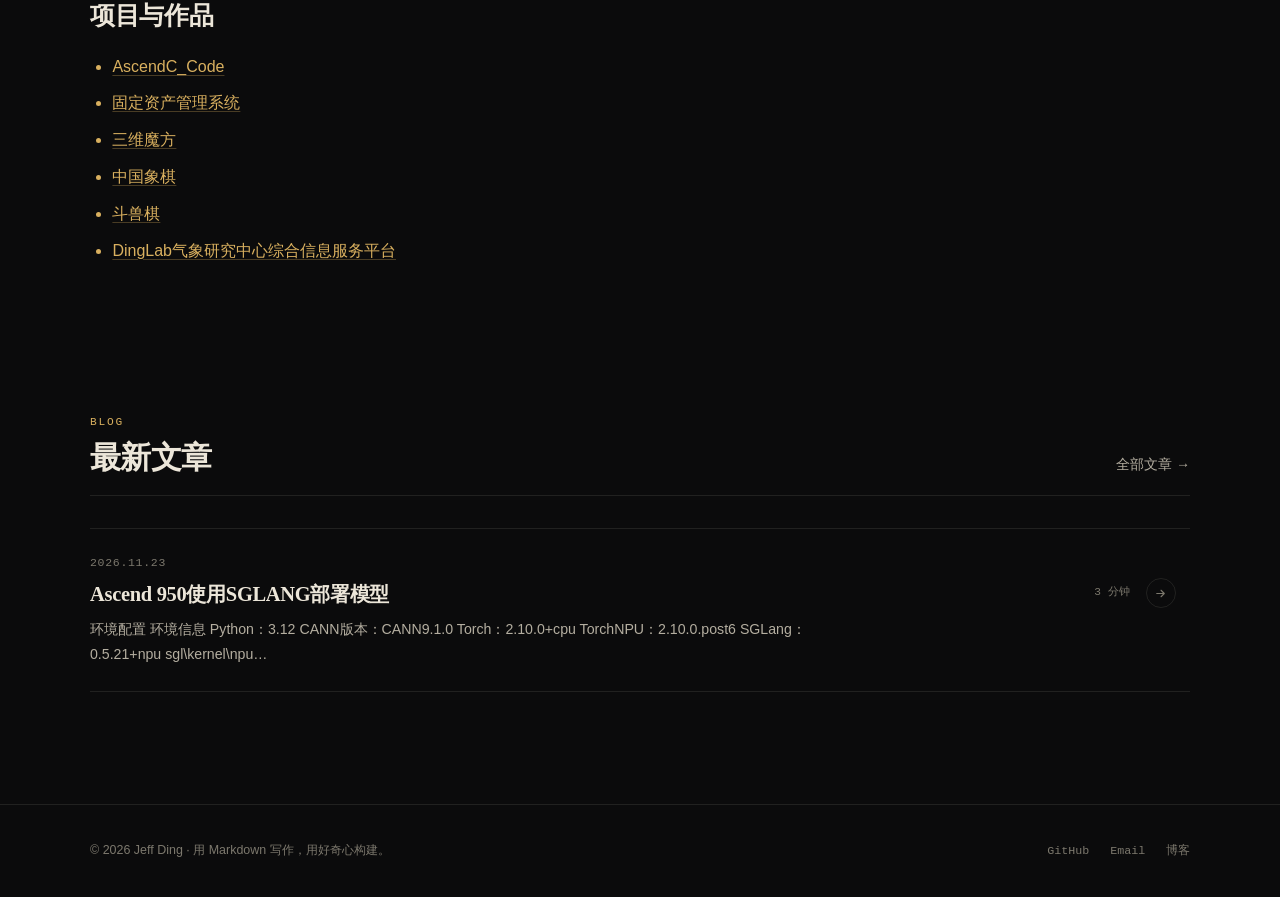
==== commit 4496c13b: "update: 新增证书页面与内容更新说明" ====
--- a/index.html
+++ b/index.html
@@ -34,6 +34,7 @@
         <a href="index.html" class="active">首页</a>
         <a href="blog.html">博客</a>
         <a href="works.html">作品</a>
+        <a href="certificates.html">证书</a>
         <a href="https://github.com/JeffDing" target="_blank" rel="noopener">GitHub</a>
         <button class="theme-toggle" id="theme-toggle" aria-label="切换深色模式" title="切换主题">
           <svg class="icon-moon" viewBox="0 0 24 24" fill="none" stroke="currentColor" stroke-width="1.7" stroke-linecap="round" stroke-linejoin="round" aria-hidden="true"><path d="M21 12.8A9 9 0 1 1 11.2 3a7 7 0 0 0 9.8 9.8Z"/></svg>
